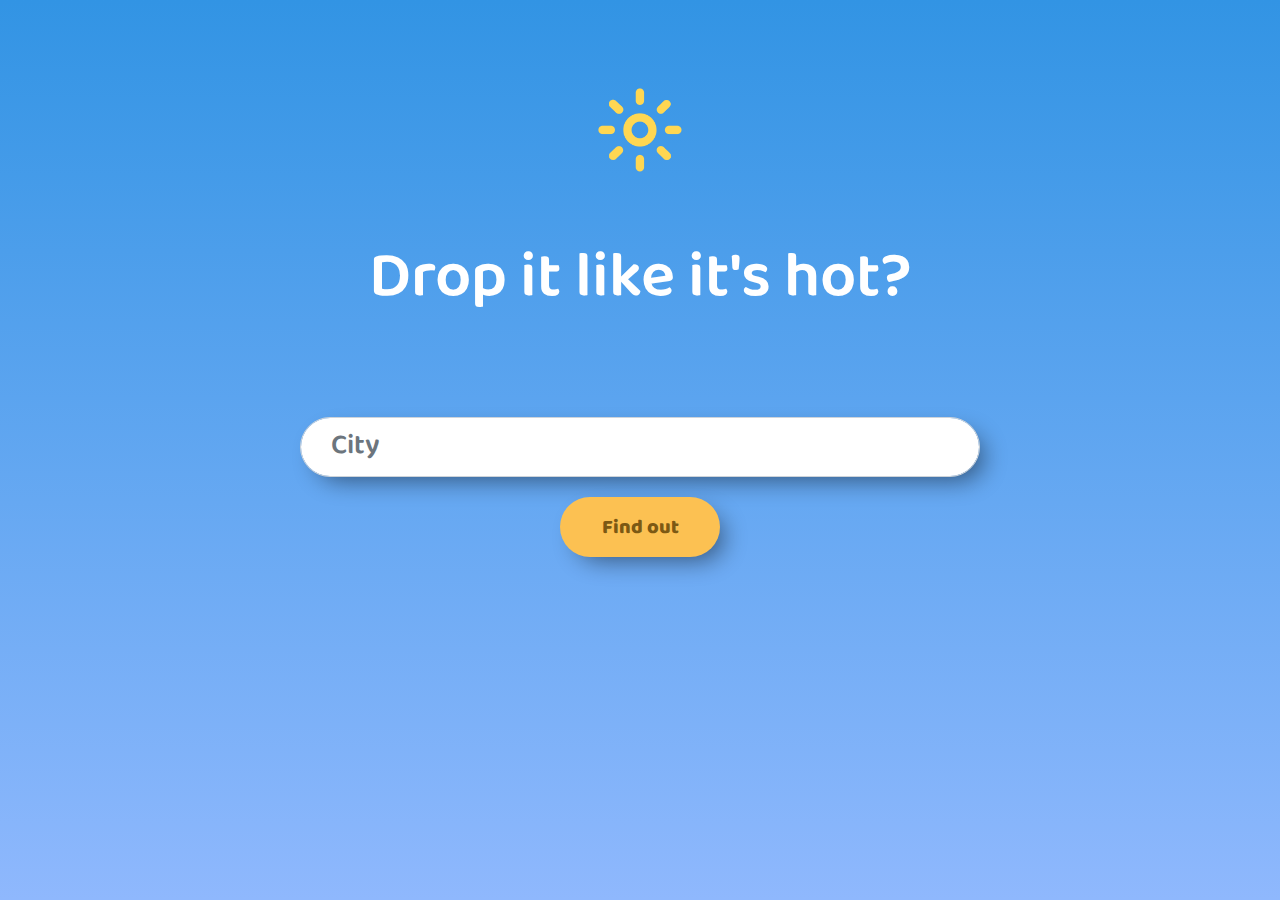
==== index.html @ 439e2f46 "adding html and css" ====
<!DOCTYPE html>
<html lang="en">
  <head>
    <!-- Required meta tags -->
    <meta charset="utf-8" />
    <meta
      name="viewport"
      content="width=device-width, initial-scale=1, shrink-to-fit=no"
    />

    <!-- Bootstrap CSS -->
    <link
      rel="stylesheet"
      href="https://stackpath.bootstrapcdn.com/bootstrap/4.4.1/css/bootstrap.min.css"
      integrity="sha384-Vkoo8x4CGsO3+Hhxv8T/Q5PaXtkKtu6ug5TOeNV6gBiFeWPGFN9MuhOf23Q9Ifjh"
      crossorigin="anonymous"
    />
    <!-- style -->
    <link rel="stylesheet" href="/css/main.css" />

    <title>The weather app</title>
  </head>
  <body>
    <container>
      <div class="row">
        <div class="col">
          <!-- Side left -->
        </div>
        <div class="col-8 text-center">
          <img src="img/sunny_v1.png" alt="“Sun-logo" id="sun-logo" />

          <h1>Drop it like it's hot?</h1>
          <input
            class="form-control form-control-lg"
            type="text"
            placeholder="City"
          />

          <button type="button" class="btn btn-primary rounded-pill btn-lg">
            Find out
          </button>
        </div>

        <div class="col">
          <!-- Side right -->
        </div>
      </div>
    </container>

    <!-- Optional JavaScript -->
    <!-- jQuery first, then Popper.js, then Bootstrap JS -->
    <script
      src="https://code.jquery.com/jquery-3.4.1.slim.min.js"
      integrity="sha384-J6qa4849blE2+poT4WnyKhv5vZF5SrPo0iEjwBvKU7imGFAV0wwj1yYfoRSJoZ+n"
      crossorigin="anonymous"
    ></script>
    <script
      src="https://cdn.jsdelivr.net/npm/popper.js@1.16.0/dist/umd/popper.min.js"
      integrity="sha384-Q6E9RHvbIyZFJoft+2mJbHaEWldlvI9IOYy5n3zV9zzTtmI3UksdQRVvoxMfooAo"
      crossorigin="anonymous"
    ></script>
    <script
      src="https://stackpath.bootstrapcdn.com/bootstrap/4.4.1/js/bootstrap.min.js"
      integrity="sha384-wfSDF2E50Y2D1uUdj0O3uMBJnjuUD4Ih7YwaYd1iqfktj0Uod8GCExl3Og8ifwB6"
      crossorigin="anonymous"
    ></script>
  </body>
</html>
---- css/main.css ----
@import url("https://fonts.googleapis.com/css2?family=Baloo+2:wght@400;500;600;700;800&display=swap");.btn-primary{color:#7c5914;background-color:#fcc152;font-weight:800;border:none;box-shadow:10px 10px 24px -7px rgba(0,0,0,0.49);margin-top:20px;width:160px;height:60px}.btn-secondary{color:#7c5914;background-color:#fcc152;margin-top:16px;margin-bottom:24px;font-weight:800;border:none;padding:12px}.btn-secondary:hover{color:#7c5914;background-color:#ffd586;margin-top:16px;margin-bottom:24px;font-weight:800;border:none;padding:12px}html{height:100%}body{font-family:"Baloo 2", cursive;background:linear-gradient(#3294e4, #8fb8fd)}#side-margins{margin-top:120px;margin-left:4%;margin-right:4%}#sun-logo{margin-top:80px;height:100px}.location-icon-yellow{float:left;margin-right:16px}h1{margin-top:60px;color:#fff;font-size:48pt;font-weight:600}h2{margin-bottom:32px;color:#fff;font-size:40pt;font-weight:600}h3{font-size:14pt;font-weight:400;color:#fcc152}a{color:#7c5914}a:hover{color:#442e00}.form-control{margin-left:auto;margin-right:auto;margin-top:100px;border-radius:100px;box-shadow:10px 10px 24px -7px rgba(0,0,0,0.49);height:60px;padding-left:30px;max-width:680px}::-webkit-input-placeholder{font-weight:600;font-size:28px}.card{width:240px;margin-left:auto;margin-right:auto;margin-bottom:48px;border-radius:24px;box-shadow:10px 10px 24px -7px rgba(0,0,0,0.2)}.weather-icons{height:64px;width:64px;margin-top:20px;margin-bottom:6px;margin-left:auto;margin-right:auto}.temperature{color:#113a6f;font-weight:800;font-size:64px;background-color:#edf4fd;padding:24px;margin-top:16px}.date{color:#113a6f;font-weight:600;font-size:20px;margin-top:24px;margin-bottom:24px}@media (max-width: 767.98px){#sun-logo{margin-top:60px;height:100px}.location-icon-yellow{height:40px;float:left;margin-right:16px}h1{margin-top:60px;color:#fff;font-size:32pt;font-weight:600}h2{margin-bottom:20px;color:#fff;font-size:28pt;font-weight:600}.form-control{margin-top:100px;border-radius:100px;box-shadow:10px 10px 24px -7px rgba(0,0,0,0.49);height:48px;padding-left:30px}::-webkit-input-placeholder{font-weight:600;font-size:20px}.btn-primary{color:#7c5914;background-color:#fcc152;font-weight:800;font-size:20px;border:none;box-shadow:10px 10px 24px -7px rgba(0,0,0,0.49);margin-top:20px;width:140px;height:48px}.btn-secondary{color:#7c5914;background-color:#fcc152;margin-top:16px;margin-bottom:24px;font-weight:800;border:none;padding:12px}}
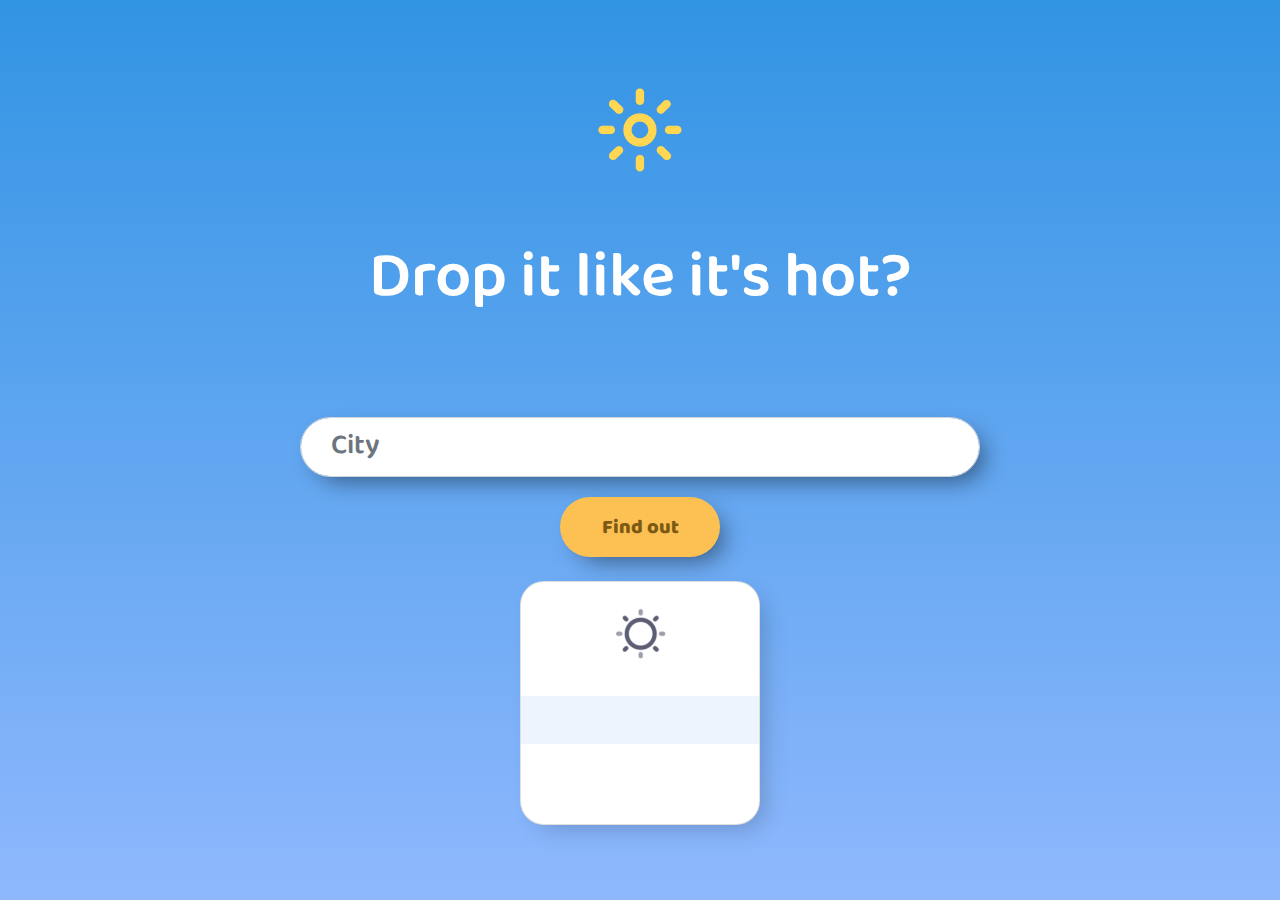
==== commit 6d39e1db: "adding drop it like its hot" ====
--- a/index.html
+++ b/index.html
@@ -20,6 +20,7 @@
 
     <title>The weather app</title>
   </head>
+
   <body>
     <container>
       <div class="row">
@@ -31,12 +32,17 @@
 
           <h1>Drop it like it's hot?</h1>
           <input
-            class="form-control form-control-lg"
+            class="form-control form-control-lg inputValue"
             type="text"
             placeholder="City"
           />
 
-          <button type="button" class="btn btn-primary rounded-pill btn-lg">
+          <button
+            type="button"
+            class="btn btn-primary rounded-pill btn-lg button submit"
+            id="run"
+            value="Submit"
+          >
             Find out
           </button>
         </div>
@@ -45,9 +51,19 @@
           <!-- Side right -->
         </div>
       </div>
+
+      <!-- TEST -->
+      <div class="card text-center mt-4 display">
+        <img src="/img/sunny.png" alt="sunny-icon" class="weather-icons" />
+        <h3 class="desc"></h3>
+        <p class="temp temperature"></p>
+        <p class="name"></p>
+        <p class="date"></p>
+      </div>
     </container>
 
     <!-- Optional JavaScript -->
+    <script src="/js/app.js"></script>
     <!-- jQuery first, then Popper.js, then Bootstrap JS -->
     <script
       src="https://code.jquery.com/jquery-3.4.1.slim.min.js"
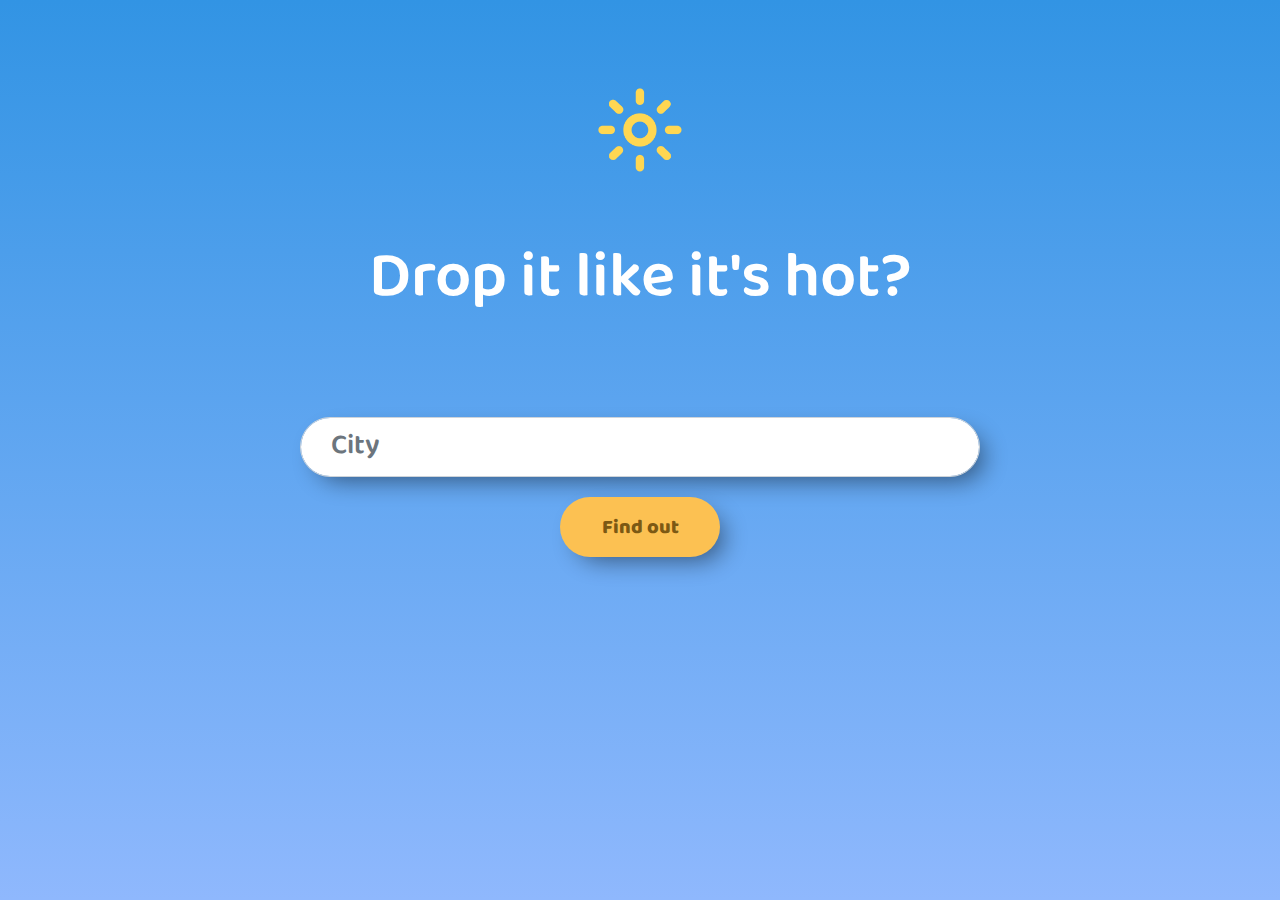
==== commit 5ea79013: "adding drop it like its hot" ====
--- a/index.html
+++ b/index.html
@@ -51,17 +51,19 @@
           <!-- Side right -->
         </div>
       </div>
+    </container>
 
-      <!-- TEST -->
+    <!-- Cards -->
+    <container>
       <div class="card text-center mt-4 display">
-        <img src="/img/sunny.png" alt="sunny-icon" class="weather-icons" />
+        <!-- <img alt="sunny-icon" class="weather-icons icon" /> -->
+        <img src="" alt="" />
         <h3 class="desc"></h3>
-        <p class="temp temperature"></p>
-        <p class="name"></p>
-        <p class="date"></p>
+        <div class="temp temperature"></div>
+        <div class="name"></div>
+        <div class="date"></div>
       </div>
     </container>
-
     <!-- Optional JavaScript -->
     <script src="/js/app.js"></script>
     <!-- jQuery first, then Popper.js, then Bootstrap JS -->
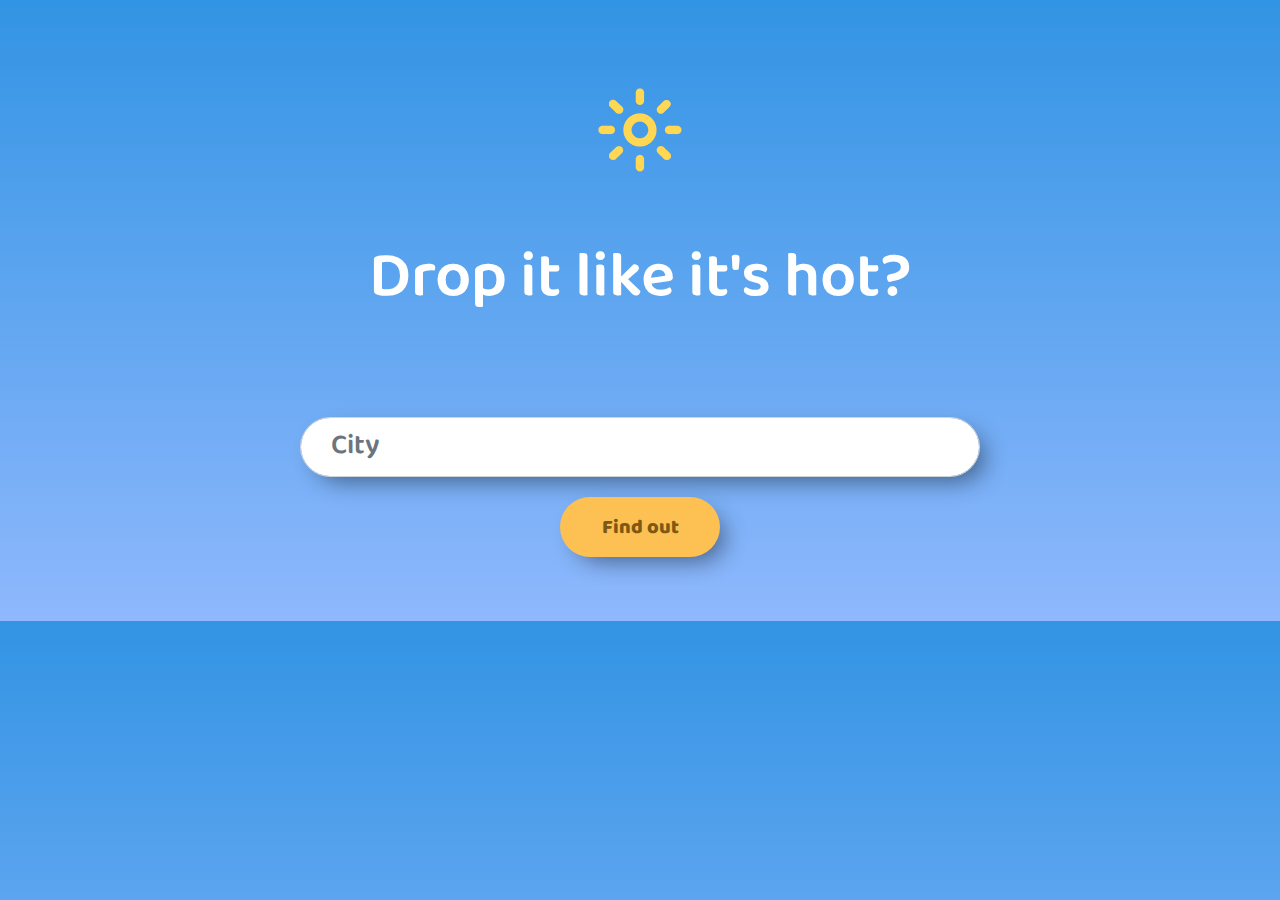
==== commit e118fbdb: "adding latest files" ====
--- a/index.html
+++ b/index.html
@@ -17,6 +17,7 @@
     />
     <!-- style -->
     <link rel="stylesheet" href="/css/main.css" />
+    <link rel="icon" href="img/favicon.ico" type="image/x-icon" />
 
     <title>The weather app</title>
   </head>
@@ -46,22 +47,67 @@
             Find out
           </button>
         </div>
-
         <div class="col">
           <!-- Side right -->
         </div>
       </div>
-    </container>
 
-    <!-- Cards -->
-    <container>
-      <div class="card text-center mt-4 display">
-        <!-- <img alt="sunny-icon" class="weather-icons icon" /> -->
-        <img src="" alt="" />
-        <h3 class="desc"></h3>
-        <div class="temp temperature"></div>
-        <div class="name"></div>
-        <div class="date"></div>
+      <div class="name"></div>
+
+      <!-- CARDS -->
+      <div id="hide">
+        <div id="side-margins">
+          <!-- Card one -->
+          <div class="row">
+            <div class="card text-center display">
+              <img src="" alt=" " class="icon0 weather-icons" />
+              <h3 class="desc desc0"></h3>
+              <div class="temp temp0 temperature"></div>
+              <div class="date date0"></div>
+              <div class="daysNew0"></div>
+            </div>
+
+            <!-- Card two -->
+
+            <div class="card text-center display">
+              <img src="" alt=" " class="icon1 weather-icons" />
+              <h3 class="desc desc1"></h3>
+              <div class="temp temp1 temperature"></div>
+              <div class="date date1"></div>
+              <div class="daysNew1"></div>
+            </div>
+
+            <!-- Card tree -->
+
+            <div class="card text-center display">
+              <img src="" alt=" " class="icon2 weather-icons" />
+              <h3 class="desc desc2"></h3>
+              <div class="temp temp2 temperature"></div>
+              <div class="date date2"></div>
+              <div class="daysNew2"></div>
+            </div>
+
+            <!-- Card four -->
+
+            <div class="card text-center display">
+              <img src="" alt=" " class="icon3 weather-icons" />
+              <h3 class="desc desc3"></h3>
+              <div class="temp temp3 temperature"></div>
+              <div class="date date3"></div>
+              <div class="daysNew3"></div>
+            </div>
+
+            <!-- Card five -->
+
+            <div class="card text-center display">
+              <img src="" alt=" " class="icon4 weather-icons" />
+              <h3 class="desc desc4"></h3>
+              <div class="temp temp4 temperature"></div>
+              <div class="date date4"></div>
+              <div class="daysNew4"></div>
+            </div>
+          </div>
+        </div>
       </div>
     </container>
     <!-- Optional JavaScript -->
--- a/css/main.css
+++ b/css/main.css
@@ -1 +1 @@
-@import url("https://fonts.googleapis.com/css2?family=Baloo+2:wght@400;500;600;700;800&display=swap");.btn-primary{color:#7c5914;background-color:#fcc152;font-weight:800;border:none;box-shadow:10px 10px 24px -7px rgba(0,0,0,0.49);margin-top:20px;width:160px;height:60px}.btn-secondary{color:#7c5914;background-color:#fcc152;margin-top:16px;margin-bottom:24px;font-weight:800;border:none;padding:12px}.btn-secondary:hover{color:#7c5914;background-color:#ffd586;margin-top:16px;margin-bottom:24px;font-weight:800;border:none;padding:12px}html{height:100%}body{font-family:"Baloo 2", cursive;background:linear-gradient(#3294e4, #8fb8fd)}#side-margins{margin-top:120px;margin-left:4%;margin-right:4%}#sun-logo{margin-top:80px;height:100px}.location-icon-yellow{float:left;margin-right:16px}h1{margin-top:60px;color:#fff;font-size:48pt;font-weight:600}h2{margin-bottom:32px;color:#fff;font-size:40pt;font-weight:600}h3{font-size:14pt;font-weight:400;color:#fcc152}a{color:#7c5914}a:hover{color:#442e00}.form-control{margin-left:auto;margin-right:auto;margin-top:100px;border-radius:100px;box-shadow:10px 10px 24px -7px rgba(0,0,0,0.49);height:60px;padding-left:30px;max-width:680px}::-webkit-input-placeholder{font-weight:600;font-size:28px}.card{width:240px;margin-left:auto;margin-right:auto;margin-bottom:48px;border-radius:24px;box-shadow:10px 10px 24px -7px rgba(0,0,0,0.2)}.weather-icons{height:64px;width:64px;margin-top:20px;margin-bottom:6px;margin-left:auto;margin-right:auto}.temperature{color:#113a6f;font-weight:800;font-size:64px;background-color:#edf4fd;padding:24px;margin-top:16px}.date{color:#113a6f;font-weight:600;font-size:20px;margin-top:24px;margin-bottom:24px}@media (max-width: 767.98px){#sun-logo{margin-top:60px;height:100px}.location-icon-yellow{height:40px;float:left;margin-right:16px}h1{margin-top:60px;color:#fff;font-size:32pt;font-weight:600}h2{margin-bottom:20px;color:#fff;font-size:28pt;font-weight:600}.form-control{margin-top:100px;border-radius:100px;box-shadow:10px 10px 24px -7px rgba(0,0,0,0.49);height:48px;padding-left:30px}::-webkit-input-placeholder{font-weight:600;font-size:20px}.btn-primary{color:#7c5914;background-color:#fcc152;font-weight:800;font-size:20px;border:none;box-shadow:10px 10px 24px -7px rgba(0,0,0,0.49);margin-top:20px;width:140px;height:48px}.btn-secondary{color:#7c5914;background-color:#fcc152;margin-top:16px;margin-bottom:24px;font-weight:800;border:none;padding:12px}}
+@import url("https://fonts.googleapis.com/css2?family=Baloo+2:wght@400;500;600;700;800&display=swap");.btn-primary{color:#7c5914;background-color:#fcc152;font-weight:800;border:none;box-shadow:10px 10px 24px -7px rgba(0,0,0,0.49);margin-top:20px;width:160px;height:60px}.btn-secondary{color:#7c5914;background-color:#fcc152;margin-top:16px;margin-bottom:24px;font-weight:800;border:none;padding:12px}.btn-secondary:hover{color:#7c5914;background-color:#ffd586;margin-top:16px;margin-bottom:24px;font-weight:800;border:none;padding:12px}body{font-family:"Baloo 2", cursive;background:linear-gradient(#3294e4, #8fb8fd)}#side-margins{margin-top:64px;margin-left:4%;margin-right:4%}#sun-logo{margin-top:80px;height:100px}.location-icon-yellow{float:left;margin-right:16px}h1{margin-top:60px;color:#fff;font-size:48pt;font-weight:600}h2{margin-bottom:32px;color:#fff;font-size:40pt;font-weight:600}h3{font-size:14pt;font-weight:600;color:#fcc152}.name{margin-top:64px;font-size:40pt;font-weight:600;color:#fff;text-align:center}a{color:#7c5914}a:hover{color:#442e00}.form-control{margin-left:auto;margin-right:auto;margin-top:100px;border-radius:100px;box-shadow:10px 10px 24px -7px rgba(0,0,0,0.49);height:60px;padding-left:30px;max-width:680px}::-webkit-input-placeholder{font-weight:600;font-size:28px}.card{width:240px;margin-left:auto;margin-right:auto;margin-bottom:48px;border-radius:24px;box-shadow:10px 10px 24px -7px rgba(0,0,0,0.2)}.weather-icons{height:64px;width:64px;margin-top:20px;margin-bottom:24px;margin-left:auto;margin-right:auto}.temperature{color:#113a6f;font-weight:800;font-size:64px;background-color:#edf4fd;padding:12px}.date{color:#113a6f;font-weight:600;font-size:14px;margin-top:16px;margin-bottom:16px}@media (max-width: 767.98px){#sun-logo{margin-top:60px;height:100px}.location-icon-yellow{height:40px;float:left;margin-right:16px}h1{margin-top:60px;color:#fff;font-size:32pt;font-weight:600}h2{margin-bottom:20px;color:#fff;font-size:28pt;font-weight:600}.form-control{margin-top:100px;border-radius:100px;box-shadow:10px 10px 24px -7px rgba(0,0,0,0.49);height:48px;padding-left:30px}::-webkit-input-placeholder{font-weight:600;font-size:20px}.btn-primary{color:#7c5914;background-color:#fcc152;font-weight:800;font-size:20px;border:none;box-shadow:10px 10px 24px -7px rgba(0,0,0,0.49);margin-top:20px;width:140px;height:48px}.btn-secondary{color:#7c5914;background-color:#fcc152;margin-top:16px;margin-bottom:24px;font-weight:800;border:none;padding:12px}}
